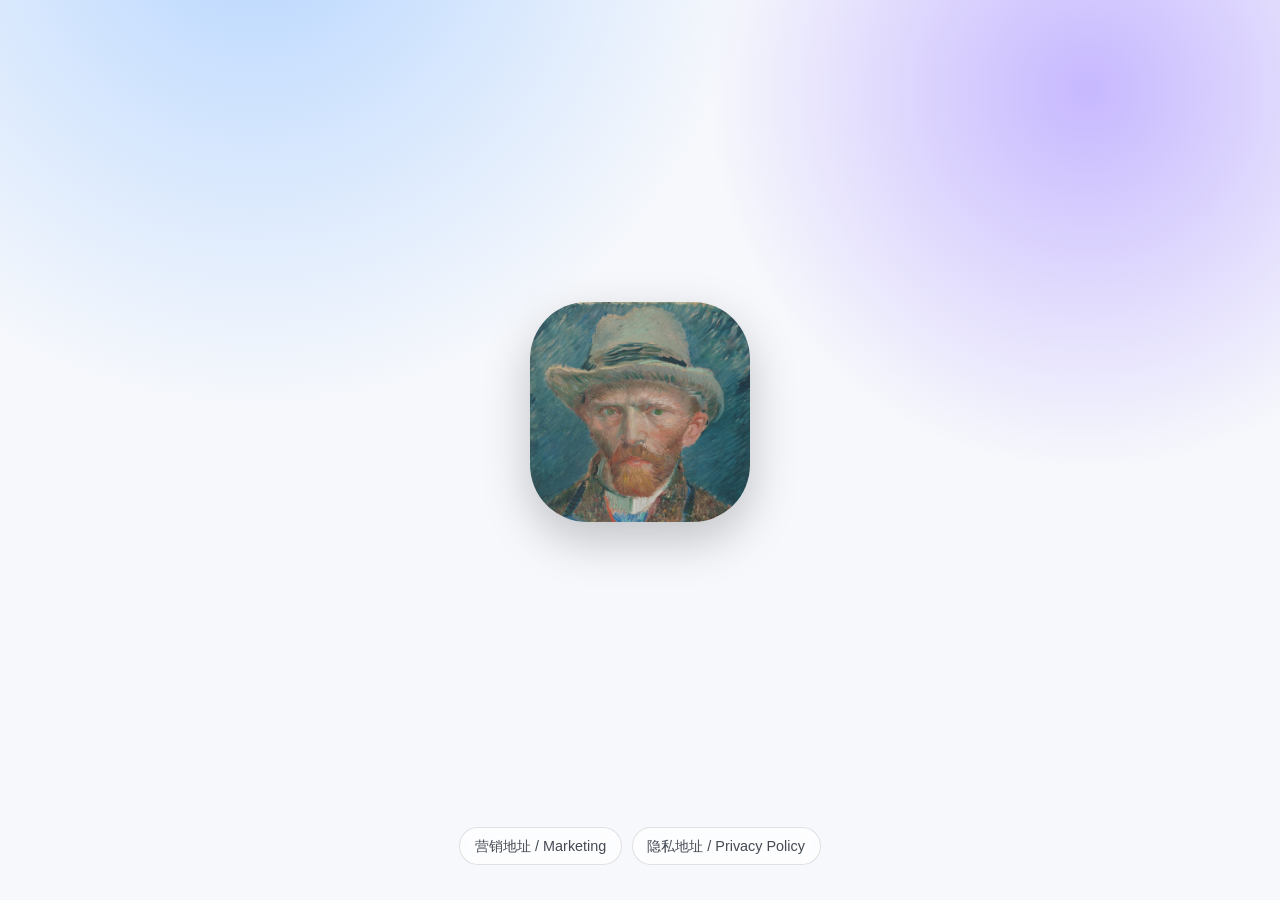
==== index.html @ bc953294 "feat: initialize AttentionMuseum homepage for GitHub Pages - add landing page with app icon only  - " ====
<!doctype html>
<html lang="zh-CN">
  <head>
    <meta charset="UTF-8" />
    <meta name="viewport" content="width=device-width, initial-scale=1.0" />
    <title>AttentionMuseum</title>
    <meta name="description" content="AttentionMuseum" />
    <link rel="icon" type="image/png" sizes="32x32" href="./assets/favicon-light-32.png" media="(prefers-color-scheme: light)" />
    <link rel="icon" type="image/png" sizes="32x32" href="./assets/favicon-dark-32.png" media="(prefers-color-scheme: dark)" />
    <link rel="icon" type="image/png" sizes="32x32" href="./assets/favicon-light-32.png" />
    <link rel="apple-touch-icon" sizes="180x180" href="./assets/apple-touch-icon.png" />
    <style>
      :root {
        color-scheme: light dark;
        --bg: #f6f8fc;
      }

      @media (prefers-color-scheme: dark) {
        :root {
          --bg: #0b1020;
        }
      }

      * {
        box-sizing: border-box;
      }

      html,
      body {
        margin: 0;
        height: 100%;
        background: radial-gradient(circle at 20% -10%, #b7d6ff 0%, transparent 35%),
          radial-gradient(circle at 85% 10%, #c7b8ff 0%, transparent 28%), var(--bg);
      }

      body {
        display: flex;
        flex-direction: column;
        font-family: "SF Pro Text", "PingFang SC", "Helvetica Neue", sans-serif;
      }

      main {
        flex: 1;
        display: grid;
        place-items: center;
        align-content: center;
        gap: 1rem;
        padding: 1rem;
      }

      .icon {
        width: min(42vw, 220px);
        max-width: 220px;
        min-width: 120px;
        border-radius: 26%;
        box-shadow: 0 18px 48px rgba(0, 0, 0, 0.22);
      }

      .home-links {
        display: flex;
        flex-wrap: wrap;
        gap: 0.6rem;
        justify-content: center;
        margin-bottom: 1.2rem;
      }

      .home-link {
        display: inline-block;
        padding: 0.52rem 0.92rem;
        border-radius: 999px;
        font-size: 0.9rem;
        text-decoration: none;
        color: rgba(16, 22, 35, 0.78);
        background: rgba(255, 255, 255, 0.72);
        border: 1px solid rgba(16, 22, 35, 0.12);
        backdrop-filter: blur(8px);
      }

      .home-link:hover {
        color: rgba(16, 22, 35, 0.92);
      }

      .home-footer {
        text-align: center;
        padding: 0 0 1rem;
      }

      @media (prefers-color-scheme: dark) {
        .home-link {
          color: rgba(233, 238, 252, 0.82);
          background: rgba(16, 22, 42, 0.64);
          border-color: rgba(233, 238, 252, 0.2);
        }

        .home-link:hover {
          color: rgba(233, 238, 252, 0.96);
        }
      }
    </style>
  </head>
  <body>
    <main>
      <picture>
        <source srcset="./assets/attentionmuseum-dark.png" media="(prefers-color-scheme: dark)" />
        <img src="./assets/attentionmuseum-light.png" alt="AttentionMuseum App Icon" class="icon" />
      </picture>
    </main>

    <footer class="home-footer">
      <div class="home-links">
        <a class="home-link" href="./Marketing/">营销地址 / Marketing</a>
        <a class="home-link" href="./Privacy-Policy/">隐私地址 / Privacy Policy</a>
      </div>
    </footer>
  </body>
</html>
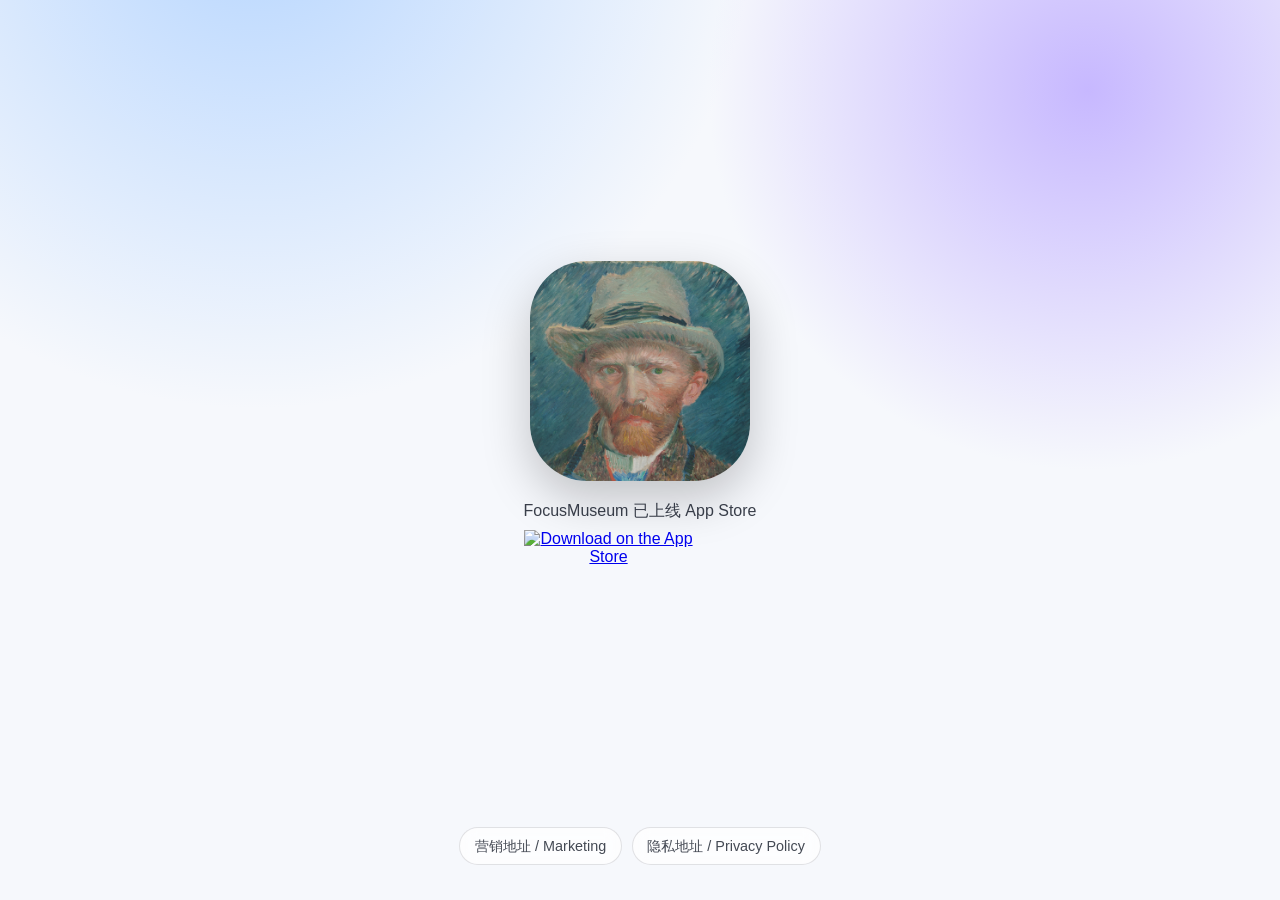
==== commit 5043dfbb: "feat: update homepage with App Store launch entry - add Smart App Banner meta for iOS Safari  - add " ====
--- a/index.html
+++ b/index.html
@@ -3,8 +3,9 @@
   <head>
     <meta charset="UTF-8" />
     <meta name="viewport" content="width=device-width, initial-scale=1.0" />
-    <title>AttentionMuseum</title>
-    <meta name="description" content="AttentionMuseum" />
+    <title>FocusMuseum</title>
+    <meta name="description" content="FocusMuseum | 注意力博物馆" />
+    <meta name="apple-itunes-app" content="app-id=6758952632, app-argument=https://apps.apple.com/us/app/focusmuseum/id6758952632" />
     <link rel="icon" type="image/png" sizes="32x32" href="./assets/favicon-light-32.png" media="(prefers-color-scheme: light)" />
     <link rel="icon" type="image/png" sizes="32x32" href="./assets/favicon-dark-32.png" media="(prefers-color-scheme: dark)" />
     <link rel="icon" type="image/png" sizes="32x32" href="./assets/favicon-light-32.png" />
@@ -56,6 +57,22 @@
         box-shadow: 0 18px 48px rgba(0, 0, 0, 0.22);
       }
 
+      .store-launch {
+        text-align: center;
+      }
+
+      .store-title {
+        margin: 0 0 0.55rem;
+        font-size: 1rem;
+        color: rgba(16, 22, 35, 0.82);
+      }
+
+      .store-badge {
+        width: 170px;
+        height: auto;
+        display: block;
+      }
+
       .home-links {
         display: flex;
         flex-wrap: wrap;
@@ -86,6 +103,10 @@
       }
 
       @media (prefers-color-scheme: dark) {
+        .store-title {
+          color: rgba(233, 238, 252, 0.86);
+        }
+
         .home-link {
           color: rgba(233, 238, 252, 0.82);
           background: rgba(16, 22, 42, 0.64);
@@ -102,8 +123,18 @@
     <main>
       <picture>
         <source srcset="./assets/attentionmuseum-dark.png" media="(prefers-color-scheme: dark)" />
-        <img src="./assets/attentionmuseum-light.png" alt="AttentionMuseum App Icon" class="icon" />
+        <img src="./assets/attentionmuseum-light.png" alt="FocusMuseum App Icon" class="icon" />
       </picture>
+      <section class="store-launch" aria-label="App Store Download">
+        <p class="store-title">FocusMuseum 已上线 App Store</p>
+        <a href="https://apps.apple.com/us/app/focusmuseum/id6758952632" target="_blank" rel="noreferrer">
+          <img
+            class="store-badge"
+            src="https://toolbox.marketingtools.apple.com/api/badges/download-on-the-app-store/black/en-us?size=250x83"
+            alt="Download on the App Store"
+          />
+        </a>
+      </section>
     </main>
 
     <footer class="home-footer">
